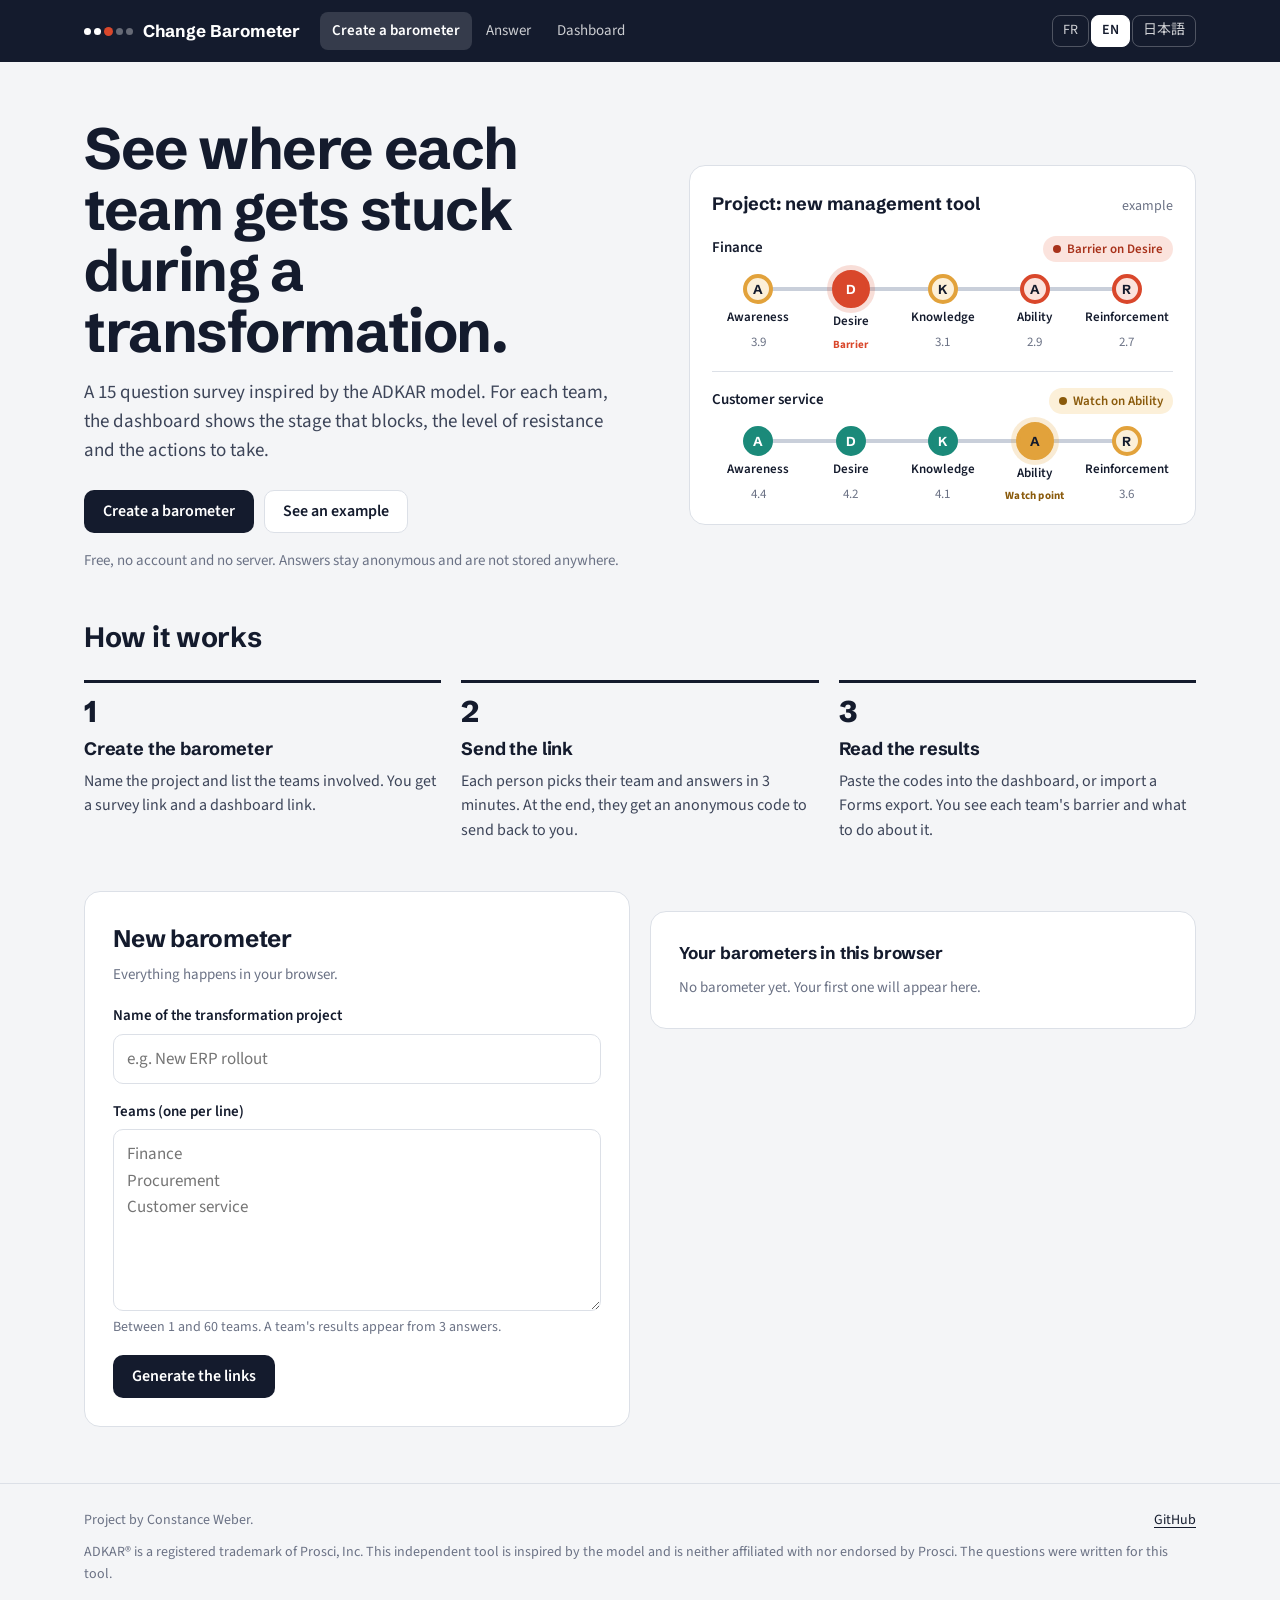
==== index.html @ 92a6c8a5 "Change Barometer: ADKAR survey and team dashboard (EN, FR, JA) Co-Authored-By: Claude Opus 5.5 <nore" ====
<!DOCTYPE html>
<html lang="fr">
<head>
<meta charset="utf-8">
<meta name="viewport" content="width=device-width, initial-scale=1">
<title>Change Barometer</title>
<meta name="description" content="A free ADKAR inspired survey that shows where each team is stuck during a transformation, with recommended actions. No server, no account.">
<link rel="icon" href="data:image/svg+xml,%3Csvg xmlns=%27http://www.w3.org/2000/svg%27 viewBox=%270 0 32 32%27%3E%3Crect width=%2732%27 height=%2732%27 rx=%277%27 fill=%27%23141B2D%27/%3E%3Ccircle cx=%2716%27 cy=%2716%27 r=%277%27 fill=%27%23D9472B%27/%3E%3C/svg%3E">
<link rel="preconnect" href="https://fonts.googleapis.com">
<link rel="preconnect" href="https://fonts.gstatic.com" crossorigin>
<link href="https://fonts.googleapis.com/css2?family=Noto+Sans+JP:wght@400;600;700&family=Schibsted+Grotesk:wght@600;700;800&family=Source+Sans+3:wght@400;600;700&display=swap" rel="stylesheet">
<link rel="stylesheet" href="assets/style.css">
<style>
  .hero-grid { display: grid; grid-template-columns: minmax(0, 1.1fr) minmax(0, 1fr); gap: 48px; align-items: center; }
  .demo { background: var(--surface); border: 1px solid var(--line); border-radius: var(--r-lg); padding: 24px 22px 20px; }
  .demo-head { display: flex; justify-content: space-between; align-items: baseline; gap: 12px; margin-bottom: 18px; }
  .demo-head strong { font-family: var(--display); font-size: 18px; }
  .demo-team { margin-top: 18px; padding-top: 16px; border-top: 1px solid var(--line); }
  .demo-team:first-of-type { margin-top: 0; padding-top: 0; border-top: 0; }
  .demo-team .t { font-weight: 600; font-size: 15px; margin-bottom: 8px; display: flex; justify-content: space-between; gap: 8px; }
  .steps { display: grid; grid-template-columns: repeat(3, minmax(0, 1fr)); gap: 20px; margin: 20px 0 48px; padding: 0; list-style: none; counter-reset: st; }
  .steps li { counter-increment: st; border-top: 3px solid var(--ink); padding-top: 14px; }
  .steps li::before { content: counter(st); font-family: var(--display); font-weight: 800; font-size: 30px; line-height: 1; display: block; margin-bottom: 8px; }
  .steps h3 { margin: 0 0 6px; font-size: 18px; }
  .steps p { margin: 0; color: var(--ink-2); font-size: 16px; }
  .create-grid { display: grid; grid-template-columns: minmax(0, 1fr) minmax(0, 1fr); gap: 20px; align-items: start; }
  .linkbox { display: grid; gap: 6px; margin-bottom: 18px; }
  .linkbox .row { display: flex; gap: 8px; }
  .linkbox input { flex: 1; min-width: 0; font-size: 14px; }
  .mail { white-space: pre-wrap; background: var(--paper); border-radius: var(--r-md); padding: 14px; font-size: 15px; margin: 0 0 10px; }
  .saved { list-style: none; padding: 0; margin: 10px 0 0; display: grid; gap: 8px; }
  .saved li { display: flex; justify-content: space-between; align-items: center; gap: 10px; border: 1px solid var(--line); border-radius: var(--r-md); padding: 10px 12px; }
  .saved .meta { font-size: 14px; color: var(--muted); }
  .empty { color: var(--muted); font-size: 15px; }
  @media (max-width: 860px) {
    .hero-grid, .create-grid { grid-template-columns: minmax(0, 1fr); gap: 28px; }
    .steps { grid-template-columns: minmax(0, 1fr); }
  }
</style>
</head>
<body data-page="home">
<header id="nav" class="nav"></header>

<main class="wrap">
  <section class="hero hero-grid">
    <div>
      <h1 id="h1"></h1>
      <p class="lead" id="lead"></p>
      <div class="actions-row">
        <a class="btn btn-primary" href="#create" id="ctaCreate"></a>
        <a class="btn btn-secondary" href="dashboard.html#demo" id="ctaDemo"></a>
      </div>
      <p class="sub" style="margin-top:16px" id="privacy"></p>
    </div>
    <div class="demo" aria-labelledby="demoTitle">
      <div class="demo-head"><strong id="demoTitle"></strong><span class="note" id="demoNote"></span></div>
      <div id="demoTeams"></div>
    </div>
  </section>

  <h2 id="howTitle" style="font-size:28px;margin:8px 0 0"></h2>
  <ol class="steps" id="steps"></ol>

  <section id="create" class="create-grid">
    <form class="panel" id="form" novalidate>
      <h2 id="formTitle"></h2>
      <p class="sub" id="formSub" style="margin-bottom:18px"></p>
      <div class="field">
        <label for="name" id="nameLabel"></label>
        <input class="input" id="name" maxlength="120" autocomplete="off">
      </div>
      <div class="field">
        <label for="teams" id="teamsLabel"></label>
        <textarea class="input" id="teams" rows="6" style="resize:vertical"></textarea>
        <span class="note" id="teamsHint"></span>
      </div>
      <div class="error" id="formError" hidden></div>
      <div class="actions-row" style="margin-top:12px"><button class="btn btn-primary" type="submit" id="submit"></button></div>
    </form>

    <div>
      <div class="panel" id="result" hidden>
        <h2 id="resTitle"></h2>
        <p class="sub" id="resSub" style="margin-bottom:18px"></p>
        <div class="linkbox">
          <span class="label" id="surveyLabel"></span>
          <div class="row"><input class="input" id="surveyLink" readonly><button class="btn btn-secondary btn-sm" type="button" data-copy="surveyLink" id="copy1"></button></div>
        </div>
        <div class="linkbox">
          <span class="label" id="dashLabel"></span>
          <div class="row"><input class="input" id="dashLink" readonly><button class="btn btn-secondary btn-sm" type="button" data-copy="dashLink" id="copy2"></button></div>
          <span class="note" id="dashHint"></span>
        </div>
        <span class="label" id="mailLabel"></span>
        <pre class="mail" id="mail"></pre>
        <div class="actions-row">
          <button class="btn btn-secondary btn-sm" type="button" id="copyMail"></button>
          <a class="btn btn-quiet btn-sm" id="openDash" href="#"></a>
        </div>
      </div>
      <div class="panel" id="savedPanel">
        <h3 id="savedTitle"></h3>
        <ul class="saved" id="saved"></ul>
      </div>
    </div>
  </section>
</main>

<footer id="footer" class="site"></footer>

<script src="assets/core.js"></script>
<script src="assets/page.js"></script>
<script>
(function () {
  const T = {
    fr: {
      title: "Baromètre du changement",
      h1: "Voyez où chaque équipe décroche pendant une transformation.",
      lead: "Un sondage de 15 questions inspiré du modèle ADKAR. Pour chaque équipe, le tableau de bord montre l'étape qui bloque, le niveau de résistance et les actions à lancer.",
      create: "Créer un baromètre", demo: "Voir un exemple",
      privacy: "Gratuit, sans compte et sans serveur. Les réponses restent anonymes et ne sont stockées nulle part.",
      demoTitle: "Projet : nouvel outil de gestion", demoNote: "exemple",
      demoTeams: [["Finance", "Bloquant sur Envie"], ["Service client", "À surveiller sur Capacité"]],
      stop: "Blocage", watchpt: "Point d'attention",
      how: "Comment ça marche",
      steps: [
        ["Créez le baromètre", "Donnez un nom au projet et listez les équipes concernées. Vous obtenez un lien de sondage et un lien de tableau de bord."],
        ["Envoyez le lien", "Chaque personne choisit son équipe et répond en 3 minutes. À la fin, elle reçoit un code anonyme à vous renvoyer."],
        ["Lisez les résultats", "Collez les codes dans le tableau de bord, ou importez un export Forms. Vous voyez le blocage de chaque équipe et quoi faire."],
      ],
      formTitle: "Nouveau baromètre", formSub: "Tout se fait dans votre navigateur.",
      name: "Nom du projet de transformation", namePh: "Ex. Déploiement du nouvel ERP",
      teams: "Équipes (une par ligne)", teamsPh: "Finance\nAchats\nService client",
      teamsHint: "Entre 1 et 60 équipes. Les résultats d'une équipe s'affichent à partir de 3 réponses.",
      submit: "Générer les liens",
      errName: "Indiquez le nom du projet.", errTeams: "Ajoutez au moins une équipe.", errMany: "60 équipes au maximum.",
      resTitle: "Votre baromètre est prêt", resSub: "Gardez le lien du tableau de bord pour vous. Le baromètre est aussi enregistré dans ce navigateur.",
      surveyLink: "Lien du sondage à envoyer aux équipes", dashLink: "Lien du tableau de bord (pour vous)",
      dashHint: "Le tableau de bord ne contient aucune réponse tant que vous n'y collez pas les codes reçus.",
      mail: "Message à copier", copy: "Copier", copied: "Copié", copyMail: "Copier le message", openDash: "Ouvrir le tableau de bord",
      mailText: (n, url) => `Objet : 3 minutes pour nous aider sur le projet ${n}\n\nBonjour,\n\nNous voulons savoir comment vous vivez le projet ${n}, pour adapter l'accompagnement à votre équipe.\n\nLe questionnaire prend 3 minutes et il est anonyme : ${url}\n\nÀ la fin, un code s'affiche. Il suffit de me le renvoyer par retour de mail. Il ne contient ni votre nom ni votre adresse.\n\nMerci beaucoup !`,
      saved: "Vos baromètres sur ce navigateur", none: "Aucun baromètre pour l'instant. Le premier apparaîtra ici.",
      teamsCount: (k) => `${k} équipe${k > 1 ? "s" : ""}`, open: "Ouvrir", code: "code", remove: "Retirer", removed: "Baromètre retiré de cette liste",
    },
    en: {
      title: "Change Barometer",
      h1: "See where each team gets stuck during a transformation.",
      lead: "A 15 question survey inspired by the ADKAR model. For each team, the dashboard shows the stage that blocks, the level of resistance and the actions to take.",
      create: "Create a barometer", demo: "See an example",
      privacy: "Free, no account and no server. Answers stay anonymous and are not stored anywhere.",
      demoTitle: "Project: new management tool", demoNote: "example",
      demoTeams: [["Finance", "Barrier on Desire"], ["Customer service", "Watch on Ability"]],
      stop: "Barrier", watchpt: "Watch point",
      how: "How it works",
      steps: [
        ["Create the barometer", "Name the project and list the teams involved. You get a survey link and a dashboard link."],
        ["Send the link", "Each person picks their team and answers in 3 minutes. At the end, they get an anonymous code to send back to you."],
        ["Read the results", "Paste the codes into the dashboard, or import a Forms export. You see each team's barrier and what to do about it."],
      ],
      formTitle: "New barometer", formSub: "Everything happens in your browser.",
      name: "Name of the transformation project", namePh: "e.g. New ERP rollout",
      teams: "Teams (one per line)", teamsPh: "Finance\nProcurement\nCustomer service",
      teamsHint: "Between 1 and 60 teams. A team's results appear from 3 answers.",
      submit: "Generate the links",
      errName: "Enter the project name.", errTeams: "Add at least one team.", errMany: "60 teams at most.",
      resTitle: "Your barometer is ready", resSub: "Keep the dashboard link for yourself. The barometer is also saved in this browser.",
      surveyLink: "Survey link to send to the teams", dashLink: "Dashboard link (for you)",
      dashHint: "The dashboard holds no answers until you paste in the codes you receive.",
      mail: "Message to copy", copy: "Copy", copied: "Copied", copyMail: "Copy the message", openDash: "Open the dashboard",
      mailText: (n, url) => `Subject: 3 minutes to help us with ${n}\n\nHello,\n\nWe would like to know how you are experiencing the ${n} project, so we can adapt the support to your team.\n\nThe survey takes 3 minutes and is anonymous: ${url}\n\nAt the end, a code appears. Just reply to this email with it. It contains neither your name nor your email address.\n\nThank you!`,
      saved: "Your barometers in this browser", none: "No barometer yet. Your first one will appear here.",
      teamsCount: (k) => `${k} team${k > 1 ? "s" : ""}`, open: "Open", code: "code", remove: "Remove", removed: "Barometer removed from this list",
    },
    ja: {
      title: "チェンジ・バロメーター",
      h1: "変革のなかで、どのチームがどこでつまずいているかが見える。",
      lead: "ADKARモデルを参考にした15問のアンケートです。チームごとに、障壁となっている段階、抵抗の度合い、取るべき施策をダッシュボードで示します。",
      create: "バロメーターを作成", demo: "サンプルを見る",
      privacy: "無料、アカウント不要、サーバーなし。回答は匿名で、どこにも保存されません。",
      demoTitle: "プロジェクト：新しい管理ツール", demoNote: "サンプル",
      demoTeams: [["経理", "意欲が障壁"], ["カスタマーサービス", "能力が要注意"]],
      stop: "障壁", watchpt: "要注意",
      how: "使い方",
      steps: [
        ["バロメーターを作成", "プロジェクト名と対象チームを入力すると、アンケート用リンクとダッシュボード用リンクが発行されます。"],
        ["リンクを送る", "回答者はチームを選び、3分で回答します。最後に表示される匿名コードを返信してもらいます。"],
        ["結果を読む", "コードをダッシュボードに貼り付けるか、Formsのエクスポートを取り込みます。各チームの障壁と打ち手がわかります。"],
      ],
      formTitle: "新しいバロメーター", formSub: "すべてブラウザ内で完結します。",
      name: "変革プロジェクト名", namePh: "例：新ERPの導入",
      teams: "チーム（1行に1つ）", teamsPh: "経理\n購買\nカスタマーサービス",
      teamsHint: "1〜60チーム。各チームの結果は回答が3件以上集まると表示されます。",
      submit: "リンクを発行",
      errName: "プロジェクト名を入力してください。", errTeams: "チームを1つ以上追加してください。", errMany: "チームは60までです。",
      resTitle: "バロメーターの準備ができました", resSub: "ダッシュボード用リンクはご自身で保管してください。このブラウザにも保存されています。",
      surveyLink: "チームに送るアンケート用リンク", dashLink: "ダッシュボード用リンク（ご自身用）",
      dashHint: "受け取ったコードを貼り付けるまで、ダッシュボードに回答は含まれません。",
      mail: "コピー用メッセージ", copy: "コピー", copied: "コピーしました", copyMail: "メッセージをコピー", openDash: "ダッシュボードを開く",
      mailText: (n, url) => `件名：「${n}」に関する3分間のアンケートのお願い\n\nお疲れさまです。\n\n「${n}」について皆さんがどう感じているかを把握し、チームに合ったサポートを行うためのアンケートです。\n\n所要時間は3分、匿名です：${url}\n\n最後に表示されるコードを、このメールへの返信でお送りください。コードにはお名前もメールアドレスも含まれません。\n\nご協力よろしくお願いいたします。`,
      saved: "このブラウザのバロメーター", none: "まだバロメーターはありません。作成するとここに表示されます。",
      teamsCount: (k) => `${k}チーム`, open: "開く", code: "コード", remove: "削除", removed: "一覧から削除しました",
    },
  };

  const KEY = "cb-surveys-v1";
  const load = () => { try { return JSON.parse(localStorage.getItem(KEY)) || []; } catch (e) { return []; } };
  const store = (list) => { try { localStorage.setItem(KEY, JSON.stringify(list.slice(0, 30))); } catch (e) { /* ignore */ } };
  const $ = (id) => document.getElementById(id);
  let current = null;

  const urlFor = (page, token) => new URL(page, location.href).href.split("#")[0] + "#s=" + token;

  // Demo lines in the hero: fixed example scores
  const DEMO = [
    { A: 3.9, D: 2.6, K: 3.1, B: 2.9, R: 2.7 },
    { A: 4.4, D: 4.2, K: 4.1, B: 3.4, R: 3.6 },
  ];
  function lineHtml(scores, lang, t) {
    const bp = CB.barrierPoint(scores);
    return `<div class="line">${CB.STAGES.map((s) => {
      const st = CB.statusOf(scores[s]);
      const stop = bp && bp.stage === s;
      return `<div class="station${stop ? " stop" : ""}${stop && bp.kind === "watch" ? " watchpt" : ""}" data-s="${st}">
        <span class="dot">${s === "B" ? "A" : s}</span>
        <span class="name">${CB.esc(CB.STAGE_NAMES[lang][s])}</span>
        ${stop ? `<span class="stop-label">${CB.esc(bp.kind === "watch" ? t.watchpt : t.stop)}</span>` : `<span class="score">${scores[s].toFixed(1)}</span>`}
      </div>`;
    }).join("")}</div>`;
  }

  function renderSaved(t) {
    const list = load();
    $("saved").innerHTML = list.length ? list.map((s, i) => `<li>
      <div><strong>${CB.esc(s.name)}</strong><div class="meta">${CB.esc(t.teamsCount(s.teams.length))}, ${CB.esc(t.code)} ${CB.esc(s.id)}</div></div>
      <div class="actions-row"><a class="btn btn-secondary btn-sm" href="${CB.esc(urlFor("dashboard.html", s.token))}">${CB.esc(t.open)}</a>
      <button class="btn btn-quiet btn-sm" type="button" data-rm="${i}">${CB.esc(t.remove)}</button></div></li>`).join("")
      : `<li class="empty" style="border:0;padding:0">${CB.esc(t.none)}</li>`;
    $("saved").querySelectorAll("[data-rm]").forEach((b) => b.addEventListener("click", () => {
      const l = load(); l.splice(Number(b.dataset.rm), 1); store(l); renderSaved(T[Page.lang]); Page.toast(T[Page.lang].removed);
    }));
  }

  function renderResult(t) {
    if (!current) return;
    const s = urlFor("survey.html", current.token);
    const d = urlFor("dashboard.html", current.token);
    $("surveyLink").value = s; $("dashLink").value = d; $("openDash").href = d;
    $("mail").textContent = t.mailText(current.name, s);
    $("result").hidden = false;
  }

  function render(lang) {
    const t = T[lang];
    document.title = t.title;
    const set = (id, v) => { $(id).textContent = v; };
    set("h1", t.h1); set("lead", t.lead); set("ctaCreate", t.create); set("ctaDemo", t.demo); set("privacy", t.privacy);
    set("demoTitle", t.demoTitle); set("demoNote", t.demoNote); set("howTitle", t.how);
    $("demoTeams").innerHTML = DEMO.map((sc, i) => `<div class="demo-team"><div class="t"><span>${CB.esc(t.demoTeams[i][0])}</span>
      <span class="pill pill-${CB.barrierPoint(sc).kind}">${CB.esc(t.demoTeams[i][1])}</span></div>${lineHtml(sc, lang, t)}</div>`).join("");
    $("steps").innerHTML = t.steps.map(([h, p]) => `<li><h3>${CB.esc(h)}</h3><p>${CB.esc(p)}</p></li>`).join("");
    set("formTitle", t.formTitle); set("formSub", t.formSub); set("nameLabel", t.name); set("teamsLabel", t.teams);
    $("name").placeholder = t.namePh; $("teams").placeholder = t.teamsPh; set("teamsHint", t.teamsHint); set("submit", t.submit);
    set("resTitle", t.resTitle); set("resSub", t.resSub); set("surveyLabel", t.surveyLink); set("dashLabel", t.dashLink);
    set("dashHint", t.dashHint); set("mailLabel", t.mail); set("copy1", t.copy); set("copy2", t.copy);
    set("copyMail", t.copyMail); set("openDash", t.openDash); set("savedTitle", t.saved);
    if (!$("formError").hidden && $("formError").dataset.key) set("formError", t[$("formError").dataset.key]);
    renderResult(t);
    renderSaved(t);
  }

  $("form").addEventListener("submit", (e) => {
    e.preventDefault();
    const t = T[Page.lang];
    const name = $("name").value.trim();
    const teams = [...new Set($("teams").value.split(/\r?\n/).map((x) => x.trim()).filter(Boolean))];
    const err = !name ? "errName" : !teams.length ? "errTeams" : teams.length > 60 ? "errMany" : null;
    if (err) {
      $("formError").textContent = t[err]; $("formError").dataset.key = err; $("formError").hidden = false;
      $(err === "errName" ? "name" : "teams").focus();
      return;
    }
    $("formError").hidden = true;
    const survey = { id: CB.randomId(), name, teams: teams.map((x) => x.slice(0, 60)) };
    current = { ...survey, token: CB.encodeSurvey(survey) };
    const list = load(); list.unshift(current); store(list);
    render(Page.lang);
    $("result").scrollIntoView({ block: "start" });
  });

  document.querySelectorAll("[data-copy]").forEach((b) => b.addEventListener("click", () => Page.copy($(b.dataset.copy).value, T[Page.lang].copied)));
  $("copyMail").addEventListener("click", () => Page.copy($("mail").textContent, T[Page.lang].copied));

  Page.start(render);
})();
</script>
</body>
</html>
---- assets/style.css ----
/* Change Barometer: shared styles */
:root {
  --ink: #141B2D;
  --ink-2: #3D4559;
  --muted: #6B7285;
  --paper: #F4F5F7;
  --surface: #FFFFFF;
  --line: #DCE0E7;
  --rail: #C9CFDA;
  --ok: #1B8A7A;
  --ok-soft: #DDF1EC;
  --watch: #E2A23B;
  --watch-soft: #FCF0D9;
  --barrier: #D9472B;
  --barrier-soft: #FBE3DD;
  --none: #E7EAF0;
  --r-lg: 16px;
  --r-md: 10px;
  --display: "Schibsted Grotesk", "Source Sans 3", "Noto Sans JP", system-ui, sans-serif;
  --body: "Source Sans 3", "Noto Sans JP", system-ui, -apple-system, "Segoe UI", sans-serif;
}
* { box-sizing: border-box; }
html { scroll-behavior: smooth; }
@media (prefers-reduced-motion: reduce) {
  html { scroll-behavior: auto; }
  *, *::before, *::after { transition: none !important; animation: none !important; }
}
body { margin: 0; font-family: var(--body); font-size: 17px; line-height: 1.55; color: var(--ink); background: var(--paper); -webkit-font-smoothing: antialiased; }
:lang(ja) { --display: "Noto Sans JP", system-ui, sans-serif; --body: "Noto Sans JP", system-ui, sans-serif; }
:lang(ja) body { font-size: 16px; line-height: 1.75; }
a { color: var(--ink); text-underline-offset: 3px; }
button, input, select, textarea { font: inherit; color: inherit; }
:focus-visible { outline: 3px solid var(--watch); outline-offset: 2px; border-radius: 6px; }
[hidden] { display: none !important; }
.wrap { max-width: 1160px; margin: 0 auto; padding: 0 24px; }
.visually-hidden { position: absolute !important; width: 1px; height: 1px; overflow: hidden; clip: rect(0 0 0 0); white-space: nowrap; }

/* Navigation */
.nav { background: var(--ink); color: #fff; position: sticky; top: 0; z-index: 20; }
.nav .wrap { display: flex; align-items: center; gap: 20px; min-height: 62px; }
.brand { display: flex; align-items: center; gap: 10px; color: #fff; text-decoration: none; font-family: var(--display); font-weight: 700; font-size: 17px; }
.brand-mark { display: flex; align-items: center; gap: 3px; }
.brand-mark i { width: 7px; height: 7px; border-radius: 50%; background: #fff; }
.brand-mark i:nth-child(3) { background: var(--barrier); width: 9px; height: 9px; }
.brand-mark i:nth-child(4), .brand-mark i:nth-child(5) { background: rgba(255, 255, 255, .35); }
.nav-links { display: flex; gap: 2px; }
.nav-links a { color: rgba(255, 255, 255, .78); text-decoration: none; padding: 7px 12px; border-radius: 8px; font-size: 15px; }
.nav-links a:hover { color: #fff; background: rgba(255, 255, 255, .08); }
.nav-links a[aria-current="page"] { color: #fff; background: rgba(255, 255, 255, .14); font-weight: 600; }
.lang { margin-left: auto; display: inline-flex; gap: 2px; }
.lang button { border: 1px solid rgba(255, 255, 255, .25); background: transparent; color: rgba(255, 255, 255, .8); border-radius: 8px; padding: 4px 10px; cursor: pointer; font-size: 14px; }
.lang button.on { background: #fff; color: var(--ink); border-color: #fff; font-weight: 600; }

/* Type */
h1, h2, h3 { font-family: var(--display); letter-spacing: -0.01em; }
.hero { padding: 56px 0 36px; }
.hero h1 { font-size: clamp(34px, 5vw, 58px); line-height: 1.05; margin: 0 0 16px; max-width: 18ch; letter-spacing: -0.025em; }
:lang(ja) .hero h1 { letter-spacing: 0; line-height: 1.25; }
.lead { font-size: 19px; color: var(--ink-2); max-width: 60ch; margin: 0 0 24px; }
.sub { color: var(--muted); font-size: 15px; margin: 0; }
.note { color: var(--muted); font-size: 14px; }

/* Buttons and fields */
.btn { display: inline-flex; align-items: center; justify-content: center; gap: 8px; border: 1px solid transparent; border-radius: var(--r-md); padding: 11px 18px; font-weight: 600; font-size: 16px; cursor: pointer; text-decoration: none; line-height: 1.2; }
.btn-primary { background: var(--ink); color: #fff; }
.btn-primary:hover { background: #26304A; }
.btn-secondary { background: var(--surface); color: var(--ink); border-color: var(--line); }
.btn-secondary:hover { border-color: var(--ink); }
.btn-quiet { background: transparent; color: var(--ink-2); padding: 8px 10px; }
.btn-sm { padding: 7px 12px; font-size: 14px; }
.actions-row { display: flex; gap: 10px; flex-wrap: wrap; }
.field { display: grid; gap: 6px; margin-bottom: 16px; }
.field label, .label { font-weight: 600; font-size: 15px; }
.input, .textarea { width: 100%; border: 1px solid var(--line); border-radius: var(--r-md); padding: 11px 13px; background: var(--surface); }
.textarea { min-height: 140px; resize: vertical; font-family: ui-monospace, SFMono-Regular, Menlo, monospace; font-size: 14px; }
.input:focus, .textarea:focus { outline: none; border-color: var(--ink); box-shadow: 0 0 0 3px rgba(20, 27, 45, .12); }

.panel { background: var(--surface); border: 1px solid var(--line); border-radius: var(--r-lg); padding: 28px; }
.panel + .panel { margin-top: 20px; }
.panel h2 { font-size: 24px; margin: 0 0 6px; }
.panel h3 { font-size: 17px; margin: 0 0 8px; }

/* Status pills */
.pill { display: inline-flex; align-items: center; gap: 6px; font-size: 13px; font-weight: 600; border-radius: 999px; padding: 3px 10px; white-space: nowrap; }
.pill::before { content: ""; width: 8px; height: 8px; border-radius: 50%; background: currentColor; }
.pill-ok { background: var(--ok-soft); color: #11665A; }
.pill-watch { background: var(--watch-soft); color: #8A5A0B; }
.pill-barrier { background: var(--barrier-soft); color: #A8321B; }
.pill-none { background: var(--none); color: var(--muted); }

/* The ADKAR line: 5 stations on a rail, the barrier point marked */
.line { position: relative; display: grid; grid-template-columns: repeat(5, 1fr); padding-top: 4px; }
.line::before { content: ""; position: absolute; left: 10%; right: 10%; top: 17px; height: 4px; background: var(--rail); border-radius: 2px; }
.station { position: relative; display: grid; justify-items: center; gap: 6px; text-align: center; padding: 0 4px; }
.dot { position: relative; z-index: 1; width: 30px; height: 30px; border-radius: 50%; background: var(--surface); border: 4px solid var(--rail); display: grid; place-items: center; font-family: var(--display); font-weight: 700; font-size: 13px; color: var(--ink); }
.station[data-s="ok"] .dot { border-color: var(--ok); background: var(--ok); color: #fff; }
.station[data-s="watch"] .dot { border-color: var(--watch); background: var(--watch-soft); }
.station[data-s="barrier"] .dot { border-color: var(--barrier); background: var(--barrier-soft); }
.station.stop .dot { width: 38px; height: 38px; margin-top: -4px; background: var(--barrier); border-color: var(--barrier); color: #fff; box-shadow: 0 0 0 5px rgba(217, 71, 43, .18); }
.station.stop.watchpt .dot { background: var(--watch); border-color: var(--watch); color: var(--ink); box-shadow: 0 0 0 5px rgba(226, 162, 59, .22); }
.station .name { font-size: 13px; font-weight: 600; line-height: 1.2; }
.station .score { font-size: 13px; color: var(--muted); }
.stop-label { font-size: 11px; font-weight: 700; letter-spacing: .02em; color: var(--barrier); }
.station.watchpt .stop-label { color: #8A5A0B; }

.toast { position: fixed; bottom: 24px; left: 50%; transform: translate(-50%, 20px); background: var(--ink); color: #fff; padding: 10px 16px; border-radius: var(--r-md); font-size: 15px; opacity: 0; pointer-events: none; transition: opacity .2s, transform .2s; z-index: 50; }
.toast.show { opacity: 1; transform: translate(-50%, 0); }
.notice { background: var(--watch-soft); color: #6B4508; border-radius: var(--r-md); padding: 12px 16px; font-size: 15px; }
.error { background: var(--barrier-soft); color: #8C2A16; border-radius: var(--r-md); padding: 12px 16px; font-size: 15px; }

footer.site { margin-top: 56px; border-top: 1px solid var(--line); padding: 26px 0 40px; color: var(--muted); font-size: 14px; }
footer.site .wrap { display: grid; gap: 10px; }
footer.site .row { display: flex; justify-content: space-between; gap: 16px; flex-wrap: wrap; }
.print-only { display: none; }

@media (max-width: 720px) {
  .nav .wrap { flex-wrap: wrap; padding-top: 10px; padding-bottom: 10px; gap: 10px; }
  .nav-links { order: 3; width: 100%; flex-wrap: wrap; }
  .panel { padding: 20px; }
  .station .name { font-size: 11px; }
  .dot { width: 26px; height: 26px; font-size: 12px; }
  .line::before { top: 15px; }
}
@media print {
  body { background: #fff; font-size: 11pt; }
  .nav, .no-print, footer.site .row, .toast { display: none !important; }
  .panel { border: 0; padding: 0; break-inside: avoid; }
  .print-only { display: block; }
}
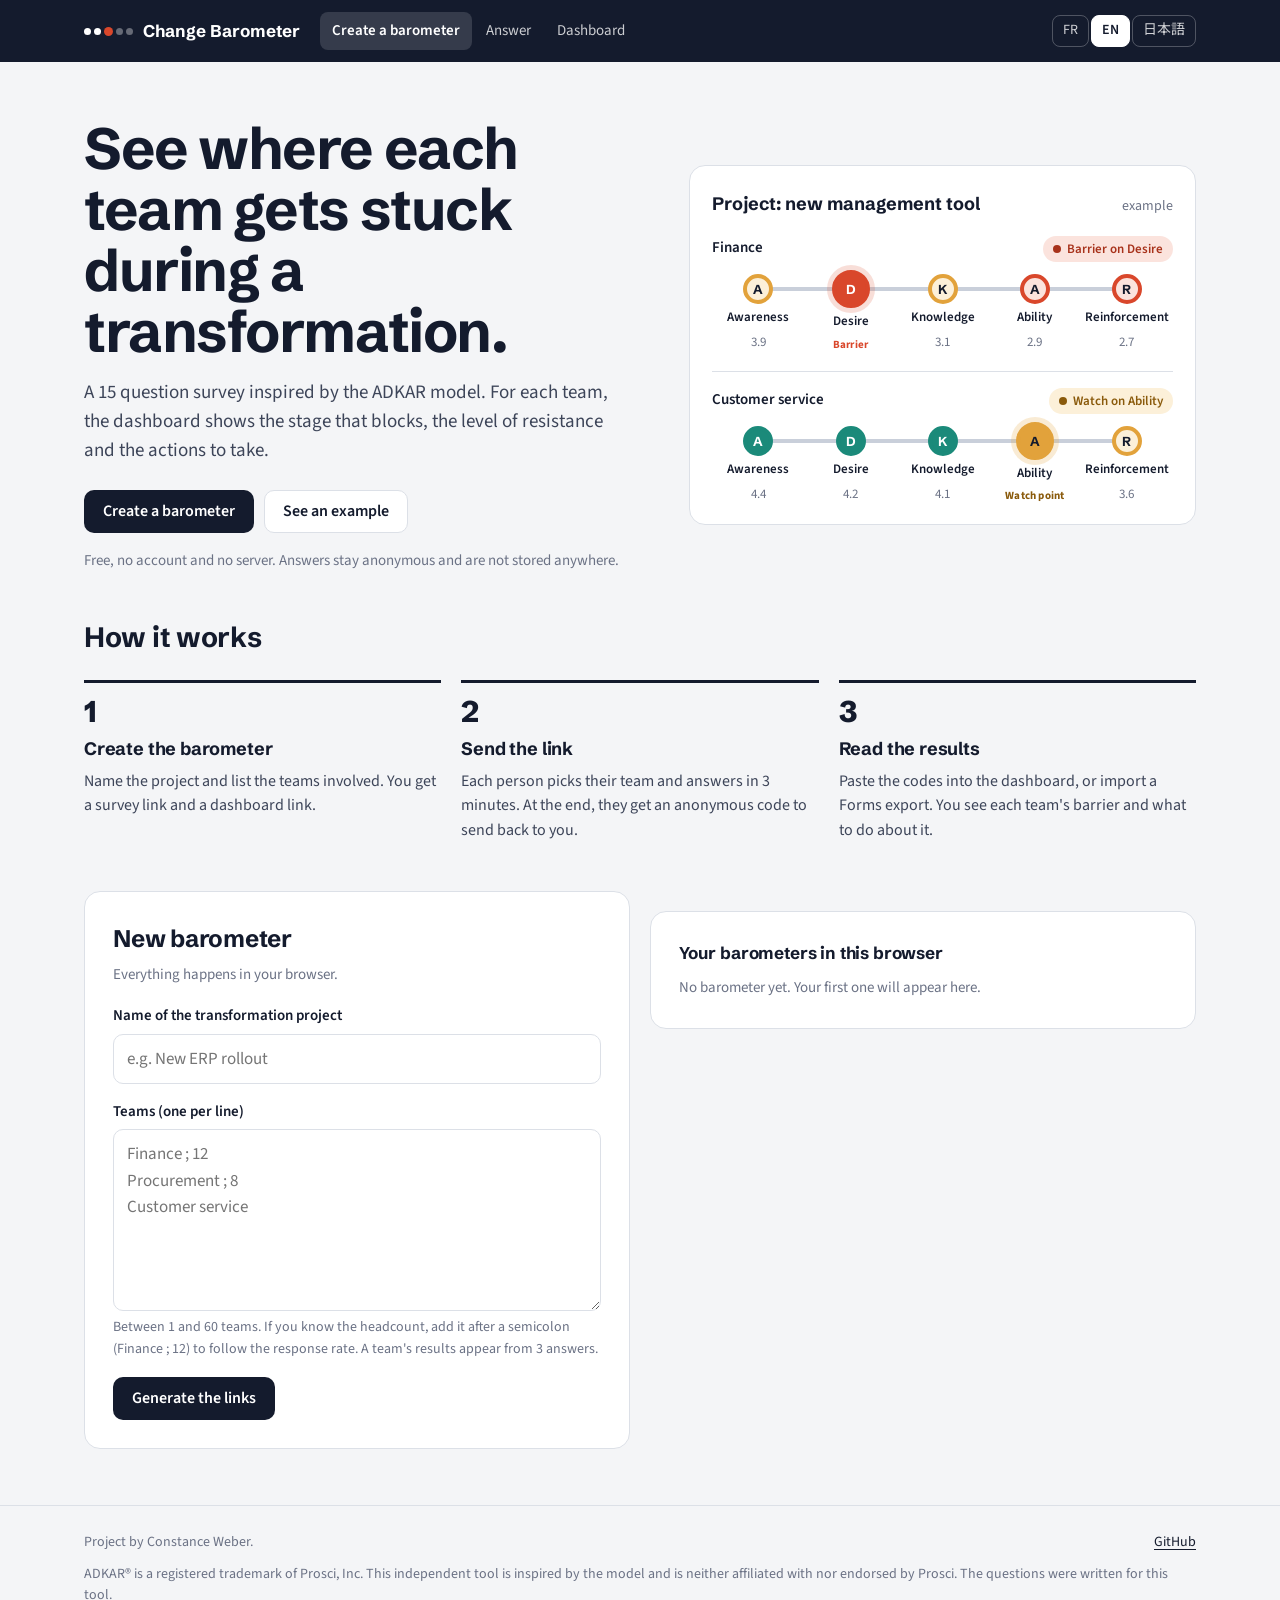
==== commit 56df48d8: "Response tracking, action plan, QR poster and presentation mode Response tracking: headcount per tea" ====
--- a/index.html
+++ b/index.html
@@ -32,6 +32,8 @@
   .saved li { display: flex; justify-content: space-between; align-items: center; gap: 10px; border: 1px solid var(--line); border-radius: var(--r-md); padding: 10px 12px; }
   .saved .meta { font-size: 14px; color: var(--muted); }
   .empty { color: var(--muted); font-size: 15px; }
+  .qr-row { display: grid; grid-template-columns: 120px minmax(0, 1fr); gap: 16px; align-items: center; margin: 4px 0 20px; padding: 14px; background: var(--paper); border-radius: var(--r-md); }
+  .qr-box svg { width: 100%; height: auto; display: block; border-radius: 6px; }
   @media (max-width: 860px) {
     .hero-grid, .create-grid { grid-template-columns: minmax(0, 1fr); gap: 28px; }
     .steps { grid-template-columns: minmax(0, 1fr); }
@@ -91,10 +93,16 @@
           <div class="row"><input class="input" id="dashLink" readonly><button class="btn btn-secondary btn-sm" type="button" data-copy="dashLink" id="copy2"></button></div>
           <span class="note" id="dashHint"></span>
         </div>
+        <div class="qr-row">
+          <div class="qr-box" id="qrBox" aria-hidden="true"></div>
+          <div><span class="label" id="qrLabel"></span><p class="note" id="qrHint" style="margin:4px 0 10px"></p>
+            <div class="actions-row"><button class="btn btn-secondary btn-sm" type="button" id="qrPng"></button><a class="btn btn-secondary btn-sm" id="posterLink" href="#" target="_blank" rel="noopener"></a></div></div>
+        </div>
         <span class="label" id="mailLabel"></span>
         <pre class="mail" id="mail"></pre>
         <div class="actions-row">
           <button class="btn btn-secondary btn-sm" type="button" id="copyMail"></button>
+          <a class="btn btn-secondary btn-sm" id="testSurvey" href="#" target="_blank" rel="noopener"></a>
           <a class="btn btn-quiet btn-sm" id="openDash" href="#"></a>
         </div>
       </div>
@@ -110,6 +118,7 @@
 
 <script src="assets/core.js"></script>
 <script src="assets/page.js"></script>
+<script src="assets/qr.js"></script>
 <script>
 (function () {
   const T = {
@@ -130,14 +139,14 @@
       ],
       formTitle: "Nouveau baromètre", formSub: "Tout se fait dans votre navigateur.",
       name: "Nom du projet de transformation", namePh: "Ex. Déploiement du nouvel ERP",
-      teams: "Équipes (une par ligne)", teamsPh: "Finance\nAchats\nService client",
-      teamsHint: "Entre 1 et 60 équipes. Les résultats d'une équipe s'affichent à partir de 3 réponses.",
+      teams: "Équipes (une par ligne)", teamsPh: "Finance ; 12\nAchats ; 8\nService client",
+      teamsHint: "Entre 1 et 60 équipes. Si vous connaissez l'effectif, ajoutez-le après un point-virgule (Finance ; 12) pour suivre le taux de réponse. Les résultats d'une équipe s'affichent à partir de 3 réponses.", qrLabel: "QR code du sondage", qrHint: "Pour les équipes sans mail : à afficher en réunion ou sur une affiche.", qrPng: "Télécharger le QR code", poster: "Imprimer une affiche",
       submit: "Générer les liens",
       errName: "Indiquez le nom du projet.", errTeams: "Ajoutez au moins une équipe.", errMany: "60 équipes au maximum.",
       resTitle: "Votre baromètre est prêt", resSub: "Gardez le lien du tableau de bord pour vous. Le baromètre est aussi enregistré dans ce navigateur.",
       surveyLink: "Lien du sondage à envoyer aux équipes", dashLink: "Lien du tableau de bord (pour vous)",
       dashHint: "Le tableau de bord ne contient aucune réponse tant que vous n'y collez pas les codes reçus.",
-      mail: "Message à copier", copy: "Copier", copied: "Copié", copyMail: "Copier le message", openDash: "Ouvrir le tableau de bord",
+      mail: "Message à copier", copy: "Copier", copied: "Copié", copyMail: "Copier le message", openDash: "Ouvrir le tableau de bord", test: "Tester le sondage", answers: (k) => `${k} réponse${k > 1 ? "s" : ""} reçue${k > 1 ? "s" : ""}`,
       mailText: (n, url) => `Objet : 3 minutes pour nous aider sur le projet ${n}\n\nBonjour,\n\nNous voulons savoir comment vous vivez le projet ${n}, pour adapter l'accompagnement à votre équipe.\n\nLe questionnaire prend 3 minutes et il est anonyme : ${url}\n\nÀ la fin, un code s'affiche. Il suffit de me le renvoyer par retour de mail. Il ne contient ni votre nom ni votre adresse.\n\nMerci beaucoup !`,
       saved: "Vos baromètres sur ce navigateur", none: "Aucun baromètre pour l'instant. Le premier apparaîtra ici.",
       teamsCount: (k) => `${k} équipe${k > 1 ? "s" : ""}`, open: "Ouvrir", code: "code", remove: "Retirer", removed: "Baromètre retiré de cette liste",
@@ -159,14 +168,14 @@
       ],
       formTitle: "New barometer", formSub: "Everything happens in your browser.",
       name: "Name of the transformation project", namePh: "e.g. New ERP rollout",
-      teams: "Teams (one per line)", teamsPh: "Finance\nProcurement\nCustomer service",
-      teamsHint: "Between 1 and 60 teams. A team's results appear from 3 answers.",
+      teams: "Teams (one per line)", teamsPh: "Finance ; 12\nProcurement ; 8\nCustomer service",
+      teamsHint: "Between 1 and 60 teams. If you know the headcount, add it after a semicolon (Finance ; 12) to follow the response rate. A team's results appear from 3 answers.", qrLabel: "Survey QR code", qrHint: "For teams without email: show it in a meeting or on a poster.", qrPng: "Download the QR code", poster: "Print a poster",
       submit: "Generate the links",
       errName: "Enter the project name.", errTeams: "Add at least one team.", errMany: "60 teams at most.",
       resTitle: "Your barometer is ready", resSub: "Keep the dashboard link for yourself. The barometer is also saved in this browser.",
       surveyLink: "Survey link to send to the teams", dashLink: "Dashboard link (for you)",
       dashHint: "The dashboard holds no answers until you paste in the codes you receive.",
-      mail: "Message to copy", copy: "Copy", copied: "Copied", copyMail: "Copy the message", openDash: "Open the dashboard",
+      mail: "Message to copy", copy: "Copy", copied: "Copied", copyMail: "Copy the message", openDash: "Open the dashboard", test: "Try the survey", answers: (k) => `${k} answer${k > 1 ? "s" : ""} received`,
       mailText: (n, url) => `Subject: 3 minutes to help us with ${n}\n\nHello,\n\nWe would like to know how you are experiencing the ${n} project, so we can adapt the support to your team.\n\nThe survey takes 3 minutes and is anonymous: ${url}\n\nAt the end, a code appears. Just reply to this email with it. It contains neither your name nor your email address.\n\nThank you!`,
       saved: "Your barometers in this browser", none: "No barometer yet. Your first one will appear here.",
       teamsCount: (k) => `${k} team${k > 1 ? "s" : ""}`, open: "Open", code: "code", remove: "Remove", removed: "Barometer removed from this list",
@@ -188,14 +197,14 @@
       ],
       formTitle: "新しいバロメーター", formSub: "すべてブラウザ内で完結します。",
       name: "変革プロジェクト名", namePh: "例：新ERPの導入",
-      teams: "チーム（1行に1つ）", teamsPh: "経理\n購買\nカスタマーサービス",
-      teamsHint: "1〜60チーム。各チームの結果は回答が3件以上集まると表示されます。",
+      teams: "チーム（1行に1つ）", teamsPh: "経理 ; 12\n購買 ; 8\nカスタマーサービス",
+      teamsHint: "1〜60チーム。人数がわかる場合はセミコロンの後に入力すると（経理 ; 12）回答率を確認できます。各チームの結果は回答が3件以上集まると表示されます。", qrLabel: "アンケートのQRコード", qrHint: "メールを使わないチーム向け：会議やポスターで表示してください。", qrPng: "QRコードをダウンロード", poster: "ポスターを印刷",
       submit: "リンクを発行",
       errName: "プロジェクト名を入力してください。", errTeams: "チームを1つ以上追加してください。", errMany: "チームは60までです。",
       resTitle: "バロメーターの準備ができました", resSub: "ダッシュボード用リンクはご自身で保管してください。このブラウザにも保存されています。",
       surveyLink: "チームに送るアンケート用リンク", dashLink: "ダッシュボード用リンク（ご自身用）",
       dashHint: "受け取ったコードを貼り付けるまで、ダッシュボードに回答は含まれません。",
-      mail: "コピー用メッセージ", copy: "コピー", copied: "コピーしました", copyMail: "メッセージをコピー", openDash: "ダッシュボードを開く",
+      mail: "コピー用メッセージ", copy: "コピー", copied: "コピーしました", copyMail: "メッセージをコピー", openDash: "ダッシュボードを開く", test: "アンケートを試す", answers: (k) => `回答${k}件`,
       mailText: (n, url) => `件名：「${n}」に関する3分間のアンケートのお願い\n\nお疲れさまです。\n\n「${n}」について皆さんがどう感じているかを把握し、チームに合ったサポートを行うためのアンケートです。\n\n所要時間は3分、匿名です：${url}\n\n最後に表示されるコードを、このメールへの返信でお送りください。コードにはお名前もメールアドレスも含まれません。\n\nご協力よろしくお願いいたします。`,
       saved: "このブラウザのバロメーター", none: "まだバロメーターはありません。作成するとここに表示されます。",
       teamsCount: (k) => `${k}チーム`, open: "開く", code: "コード", remove: "削除", removed: "一覧から削除しました",
@@ -228,10 +237,12 @@
     }).join("")}</div>`;
   }
 
+  const count = (id) => { try { return ((localStorage.getItem("cb-codes-" + id) || "").match(/CB1-/gi) || []).length; } catch (e) { return 0; } };
+
   function renderSaved(t) {
     const list = load();
     $("saved").innerHTML = list.length ? list.map((s, i) => `<li>
-      <div><strong>${CB.esc(s.name)}</strong><div class="meta">${CB.esc(t.teamsCount(s.teams.length))}, ${CB.esc(t.code)} ${CB.esc(s.id)}</div></div>
+      <div><strong>${CB.esc(s.name)}</strong><div class="meta">${CB.esc(t.teamsCount(s.teams.length))}, ${CB.esc(t.answers(count(s.id)))}</div></div>
       <div class="actions-row"><a class="btn btn-secondary btn-sm" href="${CB.esc(urlFor("dashboard.html", s.token))}">${CB.esc(t.open)}</a>
       <button class="btn btn-quiet btn-sm" type="button" data-rm="${i}">${CB.esc(t.remove)}</button></div></li>`).join("")
       : `<li class="empty" style="border:0;padding:0">${CB.esc(t.none)}</li>`;
@@ -244,7 +255,8 @@
     if (!current) return;
     const s = urlFor("survey.html", current.token);
     const d = urlFor("dashboard.html", current.token);
-    $("surveyLink").value = s; $("dashLink").value = d; $("openDash").href = d;
+    $("surveyLink").value = s; $("dashLink").value = d; $("openDash").href = d; $("testSurvey").href = s; $("posterLink").href = "poster.html#s=" + current.token;
+    if ($("qrBox").dataset.url !== s) { current.qr = QR.encode(s, "M"); $("qrBox").innerHTML = QR.toSvg(current.qr, 2); $("qrBox").dataset.url = s; }
     $("mail").textContent = t.mailText(current.name, s);
     $("result").hidden = false;
   }
@@ -262,7 +274,7 @@
     $("name").placeholder = t.namePh; $("teams").placeholder = t.teamsPh; set("teamsHint", t.teamsHint); set("submit", t.submit);
     set("resTitle", t.resTitle); set("resSub", t.resSub); set("surveyLabel", t.surveyLink); set("dashLabel", t.dashLink);
     set("dashHint", t.dashHint); set("mailLabel", t.mail); set("copy1", t.copy); set("copy2", t.copy);
-    set("copyMail", t.copyMail); set("openDash", t.openDash); set("savedTitle", t.saved);
+    set("copyMail", t.copyMail); set("qrLabel", t.qrLabel); set("qrHint", t.qrHint); set("qrPng", t.qrPng); set("posterLink", t.poster); set("openDash", t.openDash); set("testSurvey", t.test); set("savedTitle", t.saved);
     if (!$("formError").hidden && $("formError").dataset.key) set("formError", t[$("formError").dataset.key]);
     renderResult(t);
     renderSaved(t);
@@ -272,7 +284,14 @@
     e.preventDefault();
     const t = T[Page.lang];
     const name = $("name").value.trim();
-    const teams = [...new Set($("teams").value.split(/\r?\n/).map((x) => x.trim()).filter(Boolean))];
+    const sizes = {};
+    const teams = [...new Set($("teams").value.split(/\r?\n/).map((x) => {
+      const m = x.trim().match(/^(.*?)\s*[;\t]\s*(\d{1,5})\s*$/);
+      if (!m) return x.trim().replace(/\s*;\s*$/, "");
+      const name = m[1].trim().slice(0, 60);
+      if (name && Number(m[2]) > 0) sizes[name] = Number(m[2]);
+      return name;
+    }).filter(Boolean))];
     const err = !name ? "errName" : !teams.length ? "errTeams" : teams.length > 60 ? "errMany" : null;
     if (err) {
       $("formError").textContent = t[err]; $("formError").dataset.key = err; $("formError").hidden = false;
@@ -282,12 +301,19 @@
     $("formError").hidden = true;
     const survey = { id: CB.randomId(), name, teams: teams.map((x) => x.slice(0, 60)) };
     current = { ...survey, token: CB.encodeSurvey(survey) };
-    const list = load(); list.unshift(current); store(list);
+    const list = load(); list.unshift({ id: current.id, name: current.name, teams: current.teams, token: current.token }); store(list);
+    try { if (Object.keys(sizes).length) localStorage.setItem("cb-state-" + survey.id, JSON.stringify({ sizes, plan: {} })); } catch (e) { /* ignore */ }
     render(Page.lang);
     $("result").scrollIntoView({ block: "start" });
   });
 
   document.querySelectorAll("[data-copy]").forEach((b) => b.addEventListener("click", () => Page.copy($(b.dataset.copy).value, T[Page.lang].copied)));
+  $("qrPng").addEventListener("click", () => {
+    const a = document.createElement("a");
+    a.href = QR.toCanvas(current.qr, 12, 4).toDataURL("image/png");
+    a.download = current.name.replace(/[^\w\u00C0-\u024F\u3040-\u30FF\u4E00-\u9FFF-]+/g, "_") + "_qr.png";
+    document.body.appendChild(a); a.click(); a.remove();
+  });
   $("copyMail").addEventListener("click", () => Page.copy($("mail").textContent, T[Page.lang].copied));
 
   Page.start(render);
